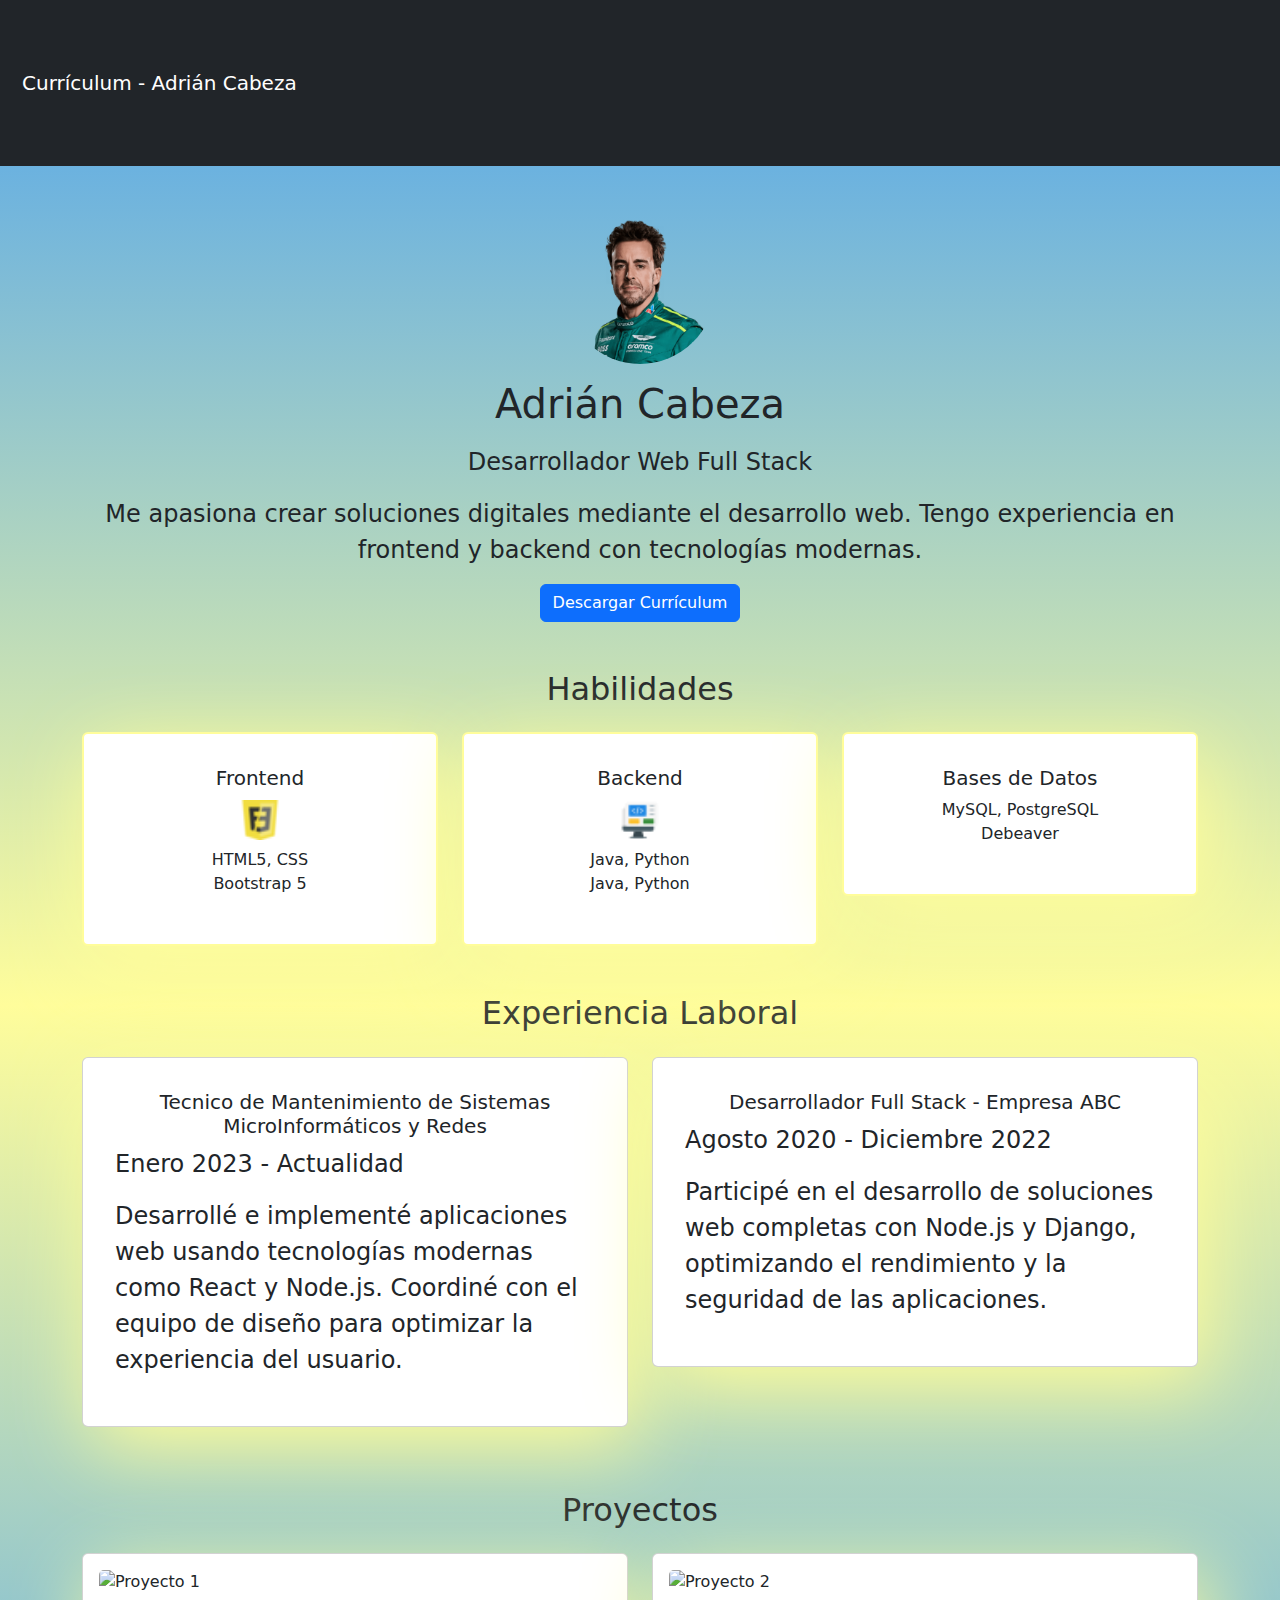
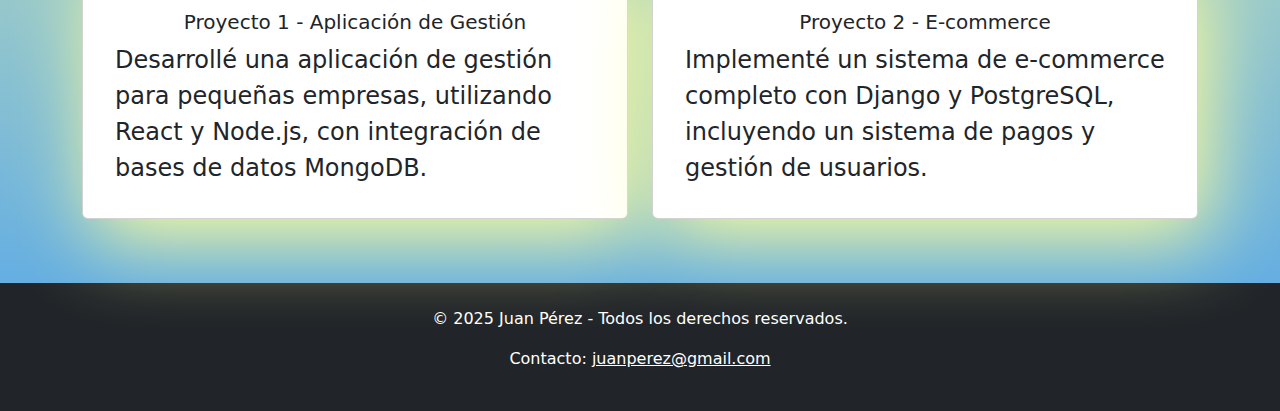
==== index.html @ 5e38e7be "first commit" ====
<!DOCTYPE html>
<html lang="es">

<head>
    <meta charset="UTF-8">
    <meta name="viewport" content="width=device-width, initial-scale=1.0">
    <title>Currículum - Programador/a Web</title>
    <!-- Enlace a Bootstrap CSS -->
    <link rel="stylesheet" href="styles.css">
    <link href="https://cdn.jsdelivr.net/npm/bootstrap@5.3.3/dist/css/bootstrap.min.css" rel="stylesheet">
</head>

<body>
    <!-- Navbar -->
    <nav class="navbar navbar-dark bg-dark">
        <div class="container-fluid">
            <a class="navbar-brand" href="#">Currículum - Adrián Cabeza</a>
        </div>
    </nav>

    <!-- Sección de Perfil -->
    <section class="container my-5 text-center">
        <img src="fernando-alonso-2024.png" class="rounded-circle" alt="" width="150" height="150">
        <h1 class="my-3">Adrián Cabeza</h1>
        <p class="lead">Desarrollador Web Full Stack</p>
        <p>Me apasiona crear soluciones digitales mediante el desarrollo web. Tengo experiencia en frontend y
            backend
            con tecnologías modernas.</p>
        <a href="#" class="btn btn-primary">Descargar Currículum</a>
    </section>

    <!-- Sección de Habilidades -->
    <section class="container my-5">
        <h2 class="text-center mb-4">Habilidades</h2>
        <div class="row">
            <!-- Habilidades Frontend -->
            <div class="col-md-4">
                <div class="card p-3" id="cardd">
                    <div class="card-body">
                        <h5 class="card-title">Frontend <img src="Front-end-logo-color2x.png" alt="" class="logo"></h5>
                        <ul class="list-unstyled">
                            <li>HTML5, CSS</li>
                            <li>Bootstrap 5</li>
                        </ul>
                    </div>
                </div>
            </div>
            <!-- Habilidades Backend -->
            <div class="col-md-4">
                <div class="card p-3" id="cardd">
                    <div class="card-body">
                        <h5 class="card-title">Backend <img src="desarrollo-web.png" alt="" class="logo"></h5>
                        <ul class="list-unstyled">
                            <li>Java, Python</li>
                            <li>Java, Python</li>

                        </ul>
                    </div>
                </div>
            </div>
            <!-- Bases de Datos -->
            <div class="col-md-4">
                <div class="card p-3" id="cardd">
                    <div class="card-body">
                        <h5 class="card-title">Bases de Datos</h5>
                        <ul class="list-unstyled">
                            <li>MySQL, PostgreSQL</li>
                            <li>Debeaver</li>

                        </ul>
                    </div>
                </div>
            </div>
        </div>
    </section>

    <!-- Sección de Experiencia Laboral -->
    <section class="container my-5">
        <h2 class="text-center mb-4">Experiencia Laboral</h2>
        <div class="row">
            <!-- Experiencia en Empresa XYZ -->
            <div class="col-md-6">
                <div class="card p-3 mb-3">
                    <div class="card-body">
                        <h5 class="card-title">Tecnico de Mantenimiento de Sistemas MicroInformáticos y Redes</h5>
                        <p class="card-text">Enero 2023 - Actualidad</p>
                        <p>Desarrollé e implementé aplicaciones web usando tecnologías modernas como React y
                            Node.js.
                            Coordiné con el equipo de diseño para optimizar la experiencia del usuario.</p>
                    </div>
                </div>
            </div>
            <!-- Experiencia en Empresa ABC -->
            <div class="col-md-6">
                <div class="card p-3 mb-3">
                    <div class="card-body">
                        <h5 class="card-title">Desarrollador Full Stack - Empresa ABC</h5>
                        <p class="card-text">Agosto 2020 - Diciembre 2022</p>
                        <p>Participé en el desarrollo de soluciones web completas con Node.js y Django, optimizando
                            el
                            rendimiento y la seguridad de las aplicaciones.</p>
                    </div>
                </div>
            </div>
        </div>
    </section>

    <!-- Sección de Proyectos -->
    <section class="container my-5">
        <h2 class="text-center mb-4">Proyectos</h2>
        <div class="row">
            <!-- Proyecto 1 -->
            <div class="col-md-6">
                <div class="card p-3 mb-3">
                    <img src="proyecto1.jpg" class="card-img-top" alt="Proyecto 1">
                    <div class="card-body">
                        <h5 class="card-title">Proyecto 1 - Aplicación de Gestión</h5>
                        <p class="card-text">Desarrollé una aplicación de gestión para pequeñas empresas, utilizando
                            React y Node.js, con integración de bases de datos MongoDB.</p>
                    </div>
                </div>
            </div>
            <!-- Proyecto 2 -->
            <div class="col-md-6">
                <div class="card p-3 mb-3">
                    <img src="proyecto2.jpg" class="card-img-top" alt="Proyecto 2">
                    <div class="card-body">
                        <h5 class="card-title">Proyecto 2 - E-commerce</h5>
                        <p class="card-text">Implementé un sistema de e-commerce completo con Django y PostgreSQL,
                            incluyendo un sistema de pagos y gestión de usuarios.</p>
                    </div>
                </div>
            </div>
        </div>
    </section>

    <!-- Footer -->
    <footer class="bg-dark text-white text-center p-4">
        <p>© 2025 Juan Pérez - Todos los derechos reservados.</p>
        <p>Contacto: <a href="mailto:juanperez@gmail.com" class="text-white">juanperez@gmail.com</a></p>
    </footer>

    <!-- Enlace a Bootstrap JS -->
    <script src="https://cdn.jsdelivr.net/npm/bootstrap@5.3.3/dist/js/bootstrap.bundle.min.js"></script>
</body>

</html>
---- styles.css ----
body {
    background-image: url(fondo-acuarela-pintada-mano-forma-cielo-nubes_24972-1095.png);
    background-repeat: no-repeat;
    background-size: cover;
    background-position: center;
    background: linear-gradient(rgb(78, 163, 237), rgb(255, 253, 155), rgb(78, 163, 237))
}

.container-fluid {
    padding: 50px;
}

.container-fluid a {
    padding: 10px;
}

.col-md-4 {
    text-align: center;
    color: white;

}

.col-md-4 {
    border-radius: 20px;
    color: #faa;
    margin: 0;
    padding: 0;


}



.card {


    box-shadow: 10px 20px 80px rgb(255, 253, 155);

    border: 5px solid black;

}

.logo {

    width: 40px;
}

h5 {
    display: flex;
    gap: 10px;
    flex-direction: column;
    text-align: center;
    align-items: center;
}


.container p {
    font-size: 1.5em;
}

#cardd {
    border: 2px solid rgb(255, 253, 155);

    background-repeat: no-repeat;
    background-size: cover;
    background-position: center;

}
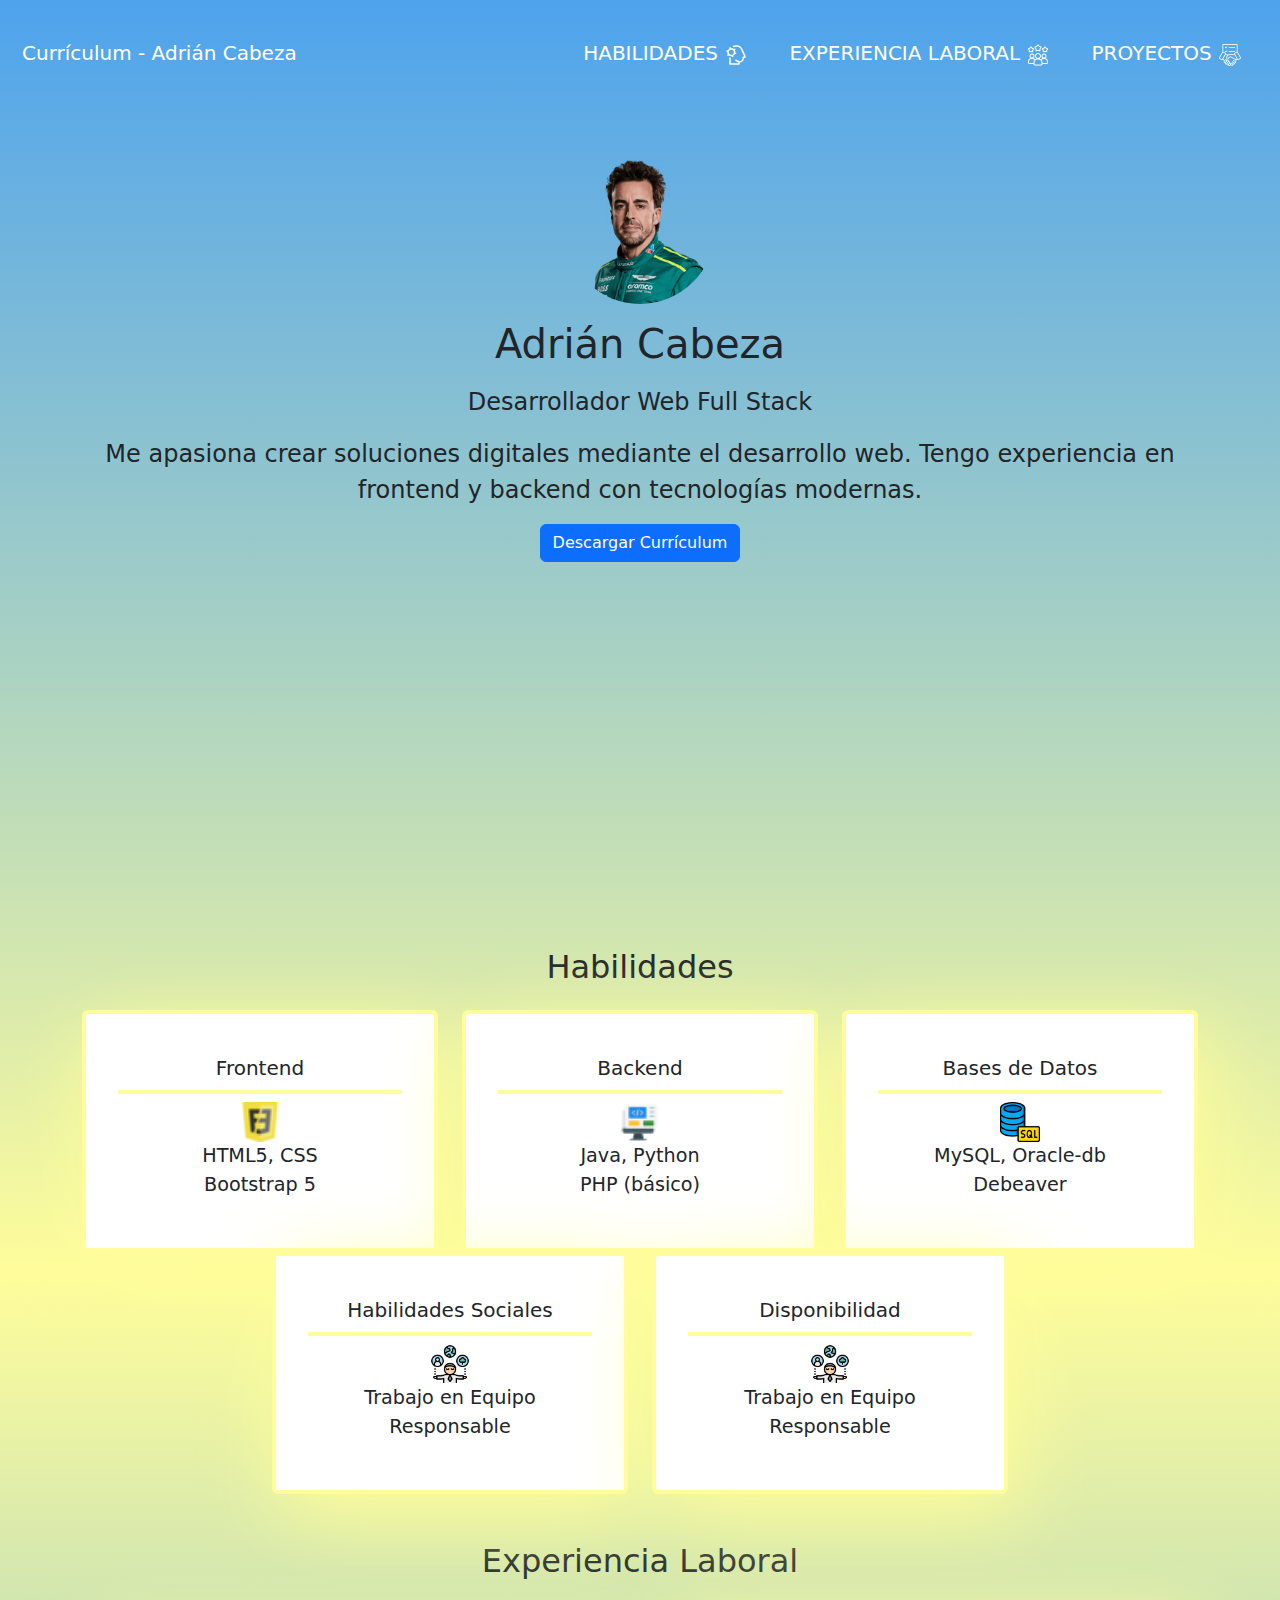
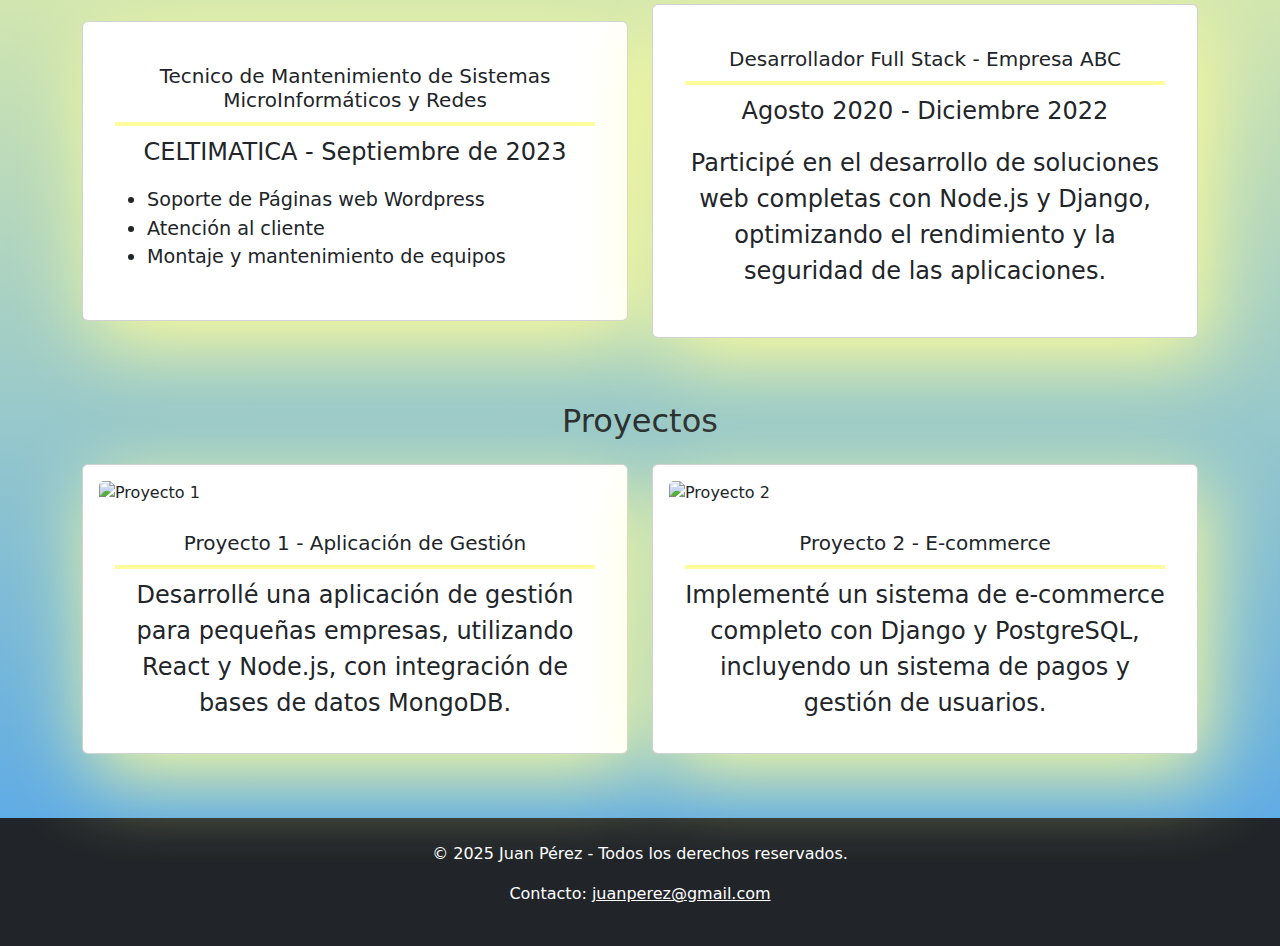
==== commit d20884a9: "Retoques de el curriculum" ====
--- a/index.html
+++ b/index.html
@@ -11,33 +11,44 @@
 </head>
 
 <body>
-    <!-- Navbar -->
-    <nav class="navbar navbar-dark bg-dark">
-        <div class="container-fluid">
-            <a class="navbar-brand" href="#">Currículum - Adrián Cabeza</a>
-        </div>
-    </nav>
+    <div id="prin">
+        <!-- Navbar -->
+        <nav class="navbar navbar-dark ">
+            <div class="container-fluid">
+                <a class="navbar-brand" href="#">Currículum - Adrián Cabeza</a>
+                <div class="nav-a">
+                    <a href="#habilidades" class="navbar-brand">HABILIDADES <img src="img/inteligencia (1).png"
+                            alt=""></a>
+                    <a href="#experiencia" class="navbar-brand">EXPERIENCIA LABORAL <img
+                            src="img/customer-review (1).png" alt=""></a>
+                    <a href="" class="navbar-brand">PROYECTOS <img src="img/cierre.png" alt=""></a>
+                </div>
 
-    <!-- Sección de Perfil -->
-    <section class="container my-5 text-center">
-        <img src="fernando-alonso-2024.png" class="rounded-circle" alt="" width="150" height="150">
-        <h1 class="my-3">Adrián Cabeza</h1>
-        <p class="lead">Desarrollador Web Full Stack</p>
-        <p>Me apasiona crear soluciones digitales mediante el desarrollo web. Tengo experiencia en frontend y
-            backend
-            con tecnologías modernas.</p>
-        <a href="#" class="btn btn-primary">Descargar Currículum</a>
-    </section>
+            </div>
+        </nav>
 
+        <!-- Sección de Perfil -->
+        <section class="container my-5 text-center">
+            <img src=" img/fernando-alonso-2024.png" class="rounded-circle" alt="" width="150" height="150">
+            <h1 class="my-3">Adrián Cabeza</h1>
+            <p class="lead">Desarrollador Web Full Stack</p>
+            <p>Me apasiona crear soluciones digitales mediante el desarrollo web. Tengo experiencia en frontend y
+                backend
+                con tecnologías modernas.</p>
+            <a href="#" class="btn btn-primary">Descargar Currículum</a>
+        </section>
+    </div>
     <!-- Sección de Habilidades -->
-    <section class="container my-5">
+
+    <section class="container my-5" id="habilidades">
         <h2 class="text-center mb-4">Habilidades</h2>
         <div class="row">
             <!-- Habilidades Frontend -->
             <div class="col-md-4">
                 <div class="card p-3" id="cardd">
                     <div class="card-body">
-                        <h5 class="card-title">Frontend <img src="Front-end-logo-color2x.png" alt="" class="logo"></h5>
+                        <h5 class="card-title">Frontend</h5>
+                        <img src="img/Front-end-logo-color2x.png" alt="" class="logo">
                         <ul class="list-unstyled">
                             <li>HTML5, CSS</li>
                             <li>Bootstrap 5</li>
@@ -49,10 +60,11 @@
             <div class="col-md-4">
                 <div class="card p-3" id="cardd">
                     <div class="card-body">
-                        <h5 class="card-title">Backend <img src="desarrollo-web.png" alt="" class="logo"></h5>
+                        <h5 class="card-title">Backend </h5>
+                        <img src="img/desarrollo-web.png" alt="" class="logo">
                         <ul class="list-unstyled">
                             <li>Java, Python</li>
-                            <li>Java, Python</li>
+                            <li>PHP (básico)</li>
 
                         </ul>
                     </div>
@@ -62,11 +74,37 @@
             <div class="col-md-4">
                 <div class="card p-3" id="cardd">
                     <div class="card-body">
-                        <h5 class="card-title">Bases de Datos</h5>
+                        <h5 class="card-title">Bases de Datos </h5>
+                        <img src="img/base-de-datos.png" alt="" class="logo">
                         <ul class="list-unstyled">
-                            <li>MySQL, PostgreSQL</li>
+                            <li>MySQL, Oracle-db</li>
                             <li>Debeaver</li>
-
+                        </ul>
+                    </div>
+                </div>
+            </div>
+            <!-- Habilidades Sociales -->
+            <div class="col-md-4">
+                <div class="card p-3" id="cardd">
+                    <div class="card-body">
+                        <h5 class="card-title">Habilidades Sociales</h5>
+                        <img src="img/responsabilidad.png" alt="" class="logo">
+                        <ul class="list-unstyled">
+                            <li>Trabajo en Equipo</li>
+                            <li>Responsable</li>
+                        </ul>
+                    </div>
+                </div>
+            </div>
+            <!-- Bases de Datos -->
+            <div class="col-md-4">
+                <div class="card p-3" id="cardd">
+                    <div class="card-body">
+                        <h5 class="card-title">Disponibilidad</h5>
+                        <img src="img/responsabilidad.png" alt="" class="logo">
+                        <ul class="list-unstyled">
+                            <li>Trabajo en Equipo</li>
+                            <li>Responsable</li>
                         </ul>
                     </div>
                 </div>
@@ -75,18 +113,21 @@
     </section>
 
     <!-- Sección de Experiencia Laboral -->
-    <section class="container my-5">
+    <section class="container my-5" id="experiencia">
         <h2 class="text-center mb-4">Experiencia Laboral</h2>
         <div class="row">
             <!-- Experiencia en Empresa XYZ -->
             <div class="col-md-6">
                 <div class="card p-3 mb-3">
                     <div class="card-body">
-                        <h5 class="card-title">Tecnico de Mantenimiento de Sistemas MicroInformáticos y Redes</h5>
-                        <p class="card-text">Enero 2023 - Actualidad</p>
-                        <p>Desarrollé e implementé aplicaciones web usando tecnologías modernas como React y
-                            Node.js.
-                            Coordiné con el equipo de diseño para optimizar la experiencia del usuario.</p>
+                        <h5 class="card-title">Tecnico de Mantenimiento de Sistemas
+                            MicroInformáticos y Redes</h5>
+                        <p class="card-text">CELTIMATICA - Septiembre de 2023</p>
+                        <ul>
+                            <li>Soporte de Páginas web Wordpress</li>
+                            <li>Atención al cliente</li>
+                            <li>Montaje y mantenimiento de equipos</li>
+                        </ul>
                     </div>
                 </div>
             </div>
--- a/styles.css
+++ b/styles.css
@@ -7,7 +7,7 @@
 }
 
 .container-fluid {
-    padding: 50px;
+    padding: 20px;
 }
 
 .container-fluid a {
@@ -16,7 +16,7 @@
 
 .col-md-4 {
     text-align: center;
-    color: white;
+
 
 }
 
@@ -29,20 +29,28 @@
 
 }
 
+.card-body p {
+    text-align: center;
+}
 
+.card-body li {
+    font-size: 1.2em;
+}
 
 .card {
 
-
     box-shadow: 10px 20px 80px rgb(255, 253, 155);
 
-    border: 5px solid black;
 
 }
 
 .logo {
+    width: 40px;
+}
 
-    width: 40px;
+.card-title {
+    border-bottom: 4px solid rgb(255, 253, 155);
+    padding: 10px;
 }
 
 h5 {
@@ -59,10 +67,31 @@
 }
 
 #cardd {
-    border: 2px solid rgb(255, 253, 155);
-
+    border: 4px solid rgb(255, 253, 155);
     background-repeat: no-repeat;
     background-size: cover;
     background-position: center;
 
+
+}
+
+.row {
+
+    align-items: center;
+    justify-content: center;
+}
+
+.nav-a a:hover {
+
+    border-bottom: 4px solid rgb(78, 163, 237);
+}
+
+.nav-a a {
+
+    text-align: center;
+    padding: 10px;
+}
+
+#prin {
+    height: 100vh;
 }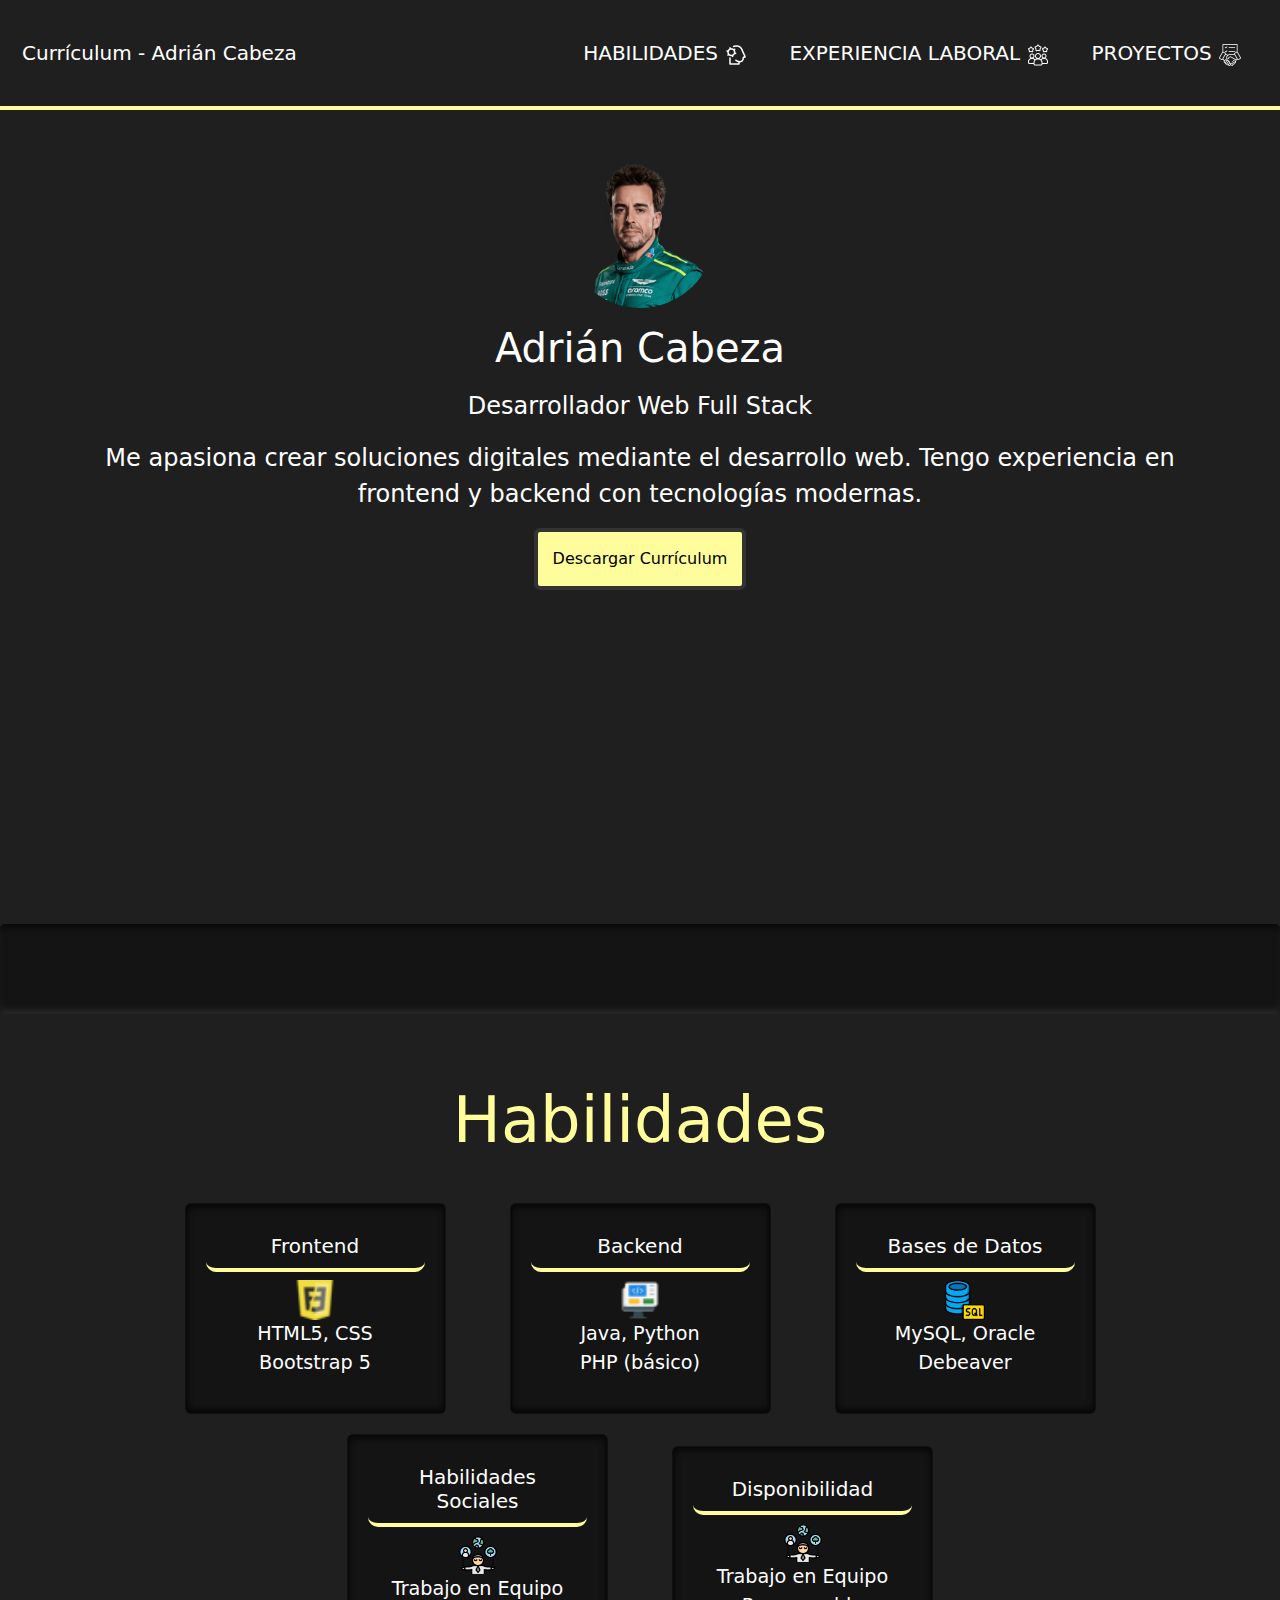
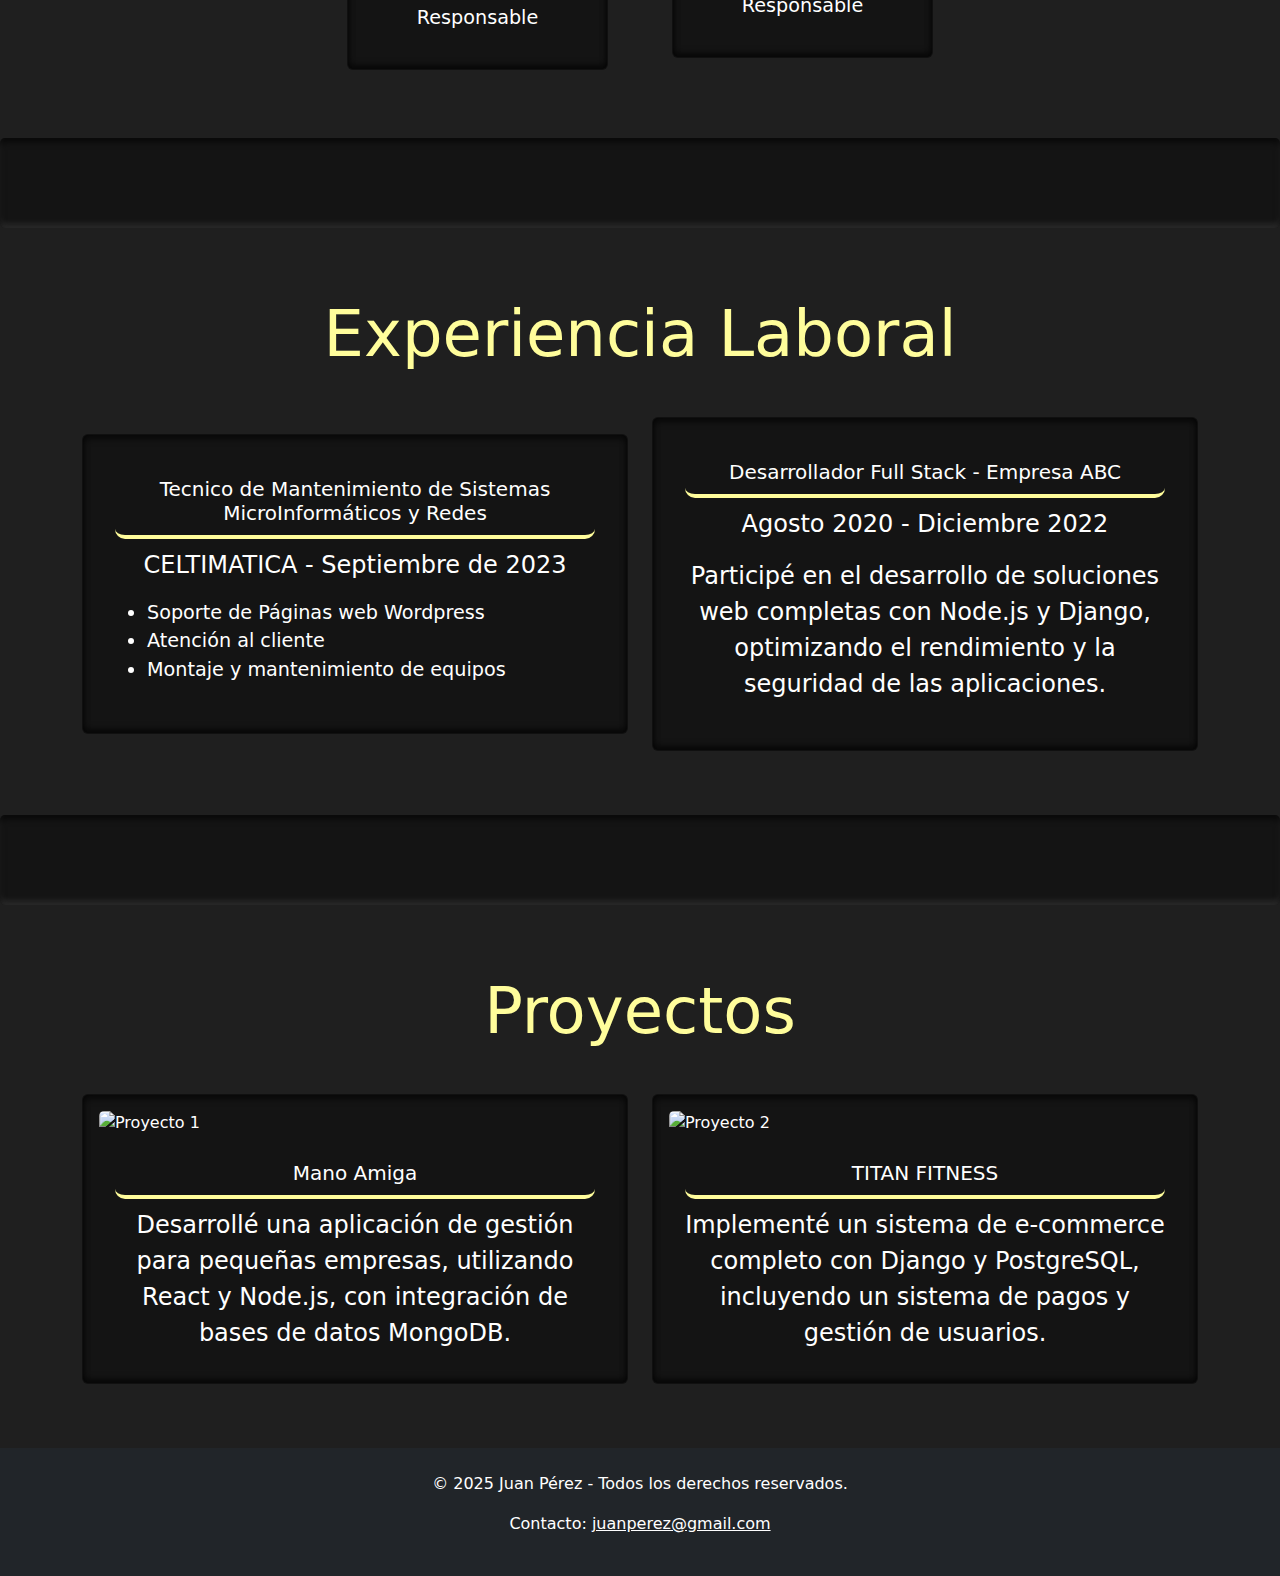
==== commit c9f8f739: "Retoques de el curriculum" ====
--- a/index.html
+++ b/index.html
@@ -25,6 +25,7 @@
                 </div>
 
             </div>
+
         </nav>
 
         <!-- Sección de Perfil -->
@@ -35,17 +36,18 @@
             <p>Me apasiona crear soluciones digitales mediante el desarrollo web. Tengo experiencia en frontend y
                 backend
                 con tecnologías modernas.</p>
-            <a href="#" class="btn btn-primary">Descargar Currículum</a>
+            <a href="#" class="btn btn-primary" id="descarga">Descargar Currículum</a>
         </section>
     </div>
+    <div class="page-separator my-4" id="separador1"></div>
     <!-- Sección de Habilidades -->
 
     <section class="container my-5" id="habilidades">
-        <h2 class="text-center mb-4">Habilidades</h2>
+        <h2 class="text-center mb-4" id="titulos">Habilidades</h2>
         <div class="row">
             <!-- Habilidades Frontend -->
-            <div class="col-md-4">
-                <div class="card p-3" id="cardd">
+            <div class="col-md-3">
+                <div class="card p-1" id="cardd">
                     <div class="card-body">
                         <h5 class="card-title">Frontend</h5>
                         <img src="img/Front-end-logo-color2x.png" alt="" class="logo">
@@ -57,8 +59,8 @@
                 </div>
             </div>
             <!-- Habilidades Backend -->
-            <div class="col-md-4">
-                <div class="card p-3" id="cardd">
+            <div class="col-md-3">
+                <div class="card p-1" id="cardd">
                     <div class="card-body">
                         <h5 class="card-title">Backend </h5>
                         <img src="img/desarrollo-web.png" alt="" class="logo">
@@ -71,21 +73,21 @@
                 </div>
             </div>
             <!-- Bases de Datos -->
-            <div class="col-md-4">
-                <div class="card p-3" id="cardd">
+            <div class="col-md-3">
+                <div class="card p-1" id="cardd">
                     <div class="card-body">
                         <h5 class="card-title">Bases de Datos </h5>
                         <img src="img/base-de-datos.png" alt="" class="logo">
                         <ul class="list-unstyled">
-                            <li>MySQL, Oracle-db</li>
+                            <li>MySQL, Oracle</li>
                             <li>Debeaver</li>
                         </ul>
                     </div>
                 </div>
             </div>
             <!-- Habilidades Sociales -->
-            <div class="col-md-4">
-                <div class="card p-3" id="cardd">
+            <div class="col-md-3">
+                <div class="card p-1" id="cardd">
                     <div class="card-body">
                         <h5 class="card-title">Habilidades Sociales</h5>
                         <img src="img/responsabilidad.png" alt="" class="logo">
@@ -97,8 +99,8 @@
                 </div>
             </div>
             <!-- Bases de Datos -->
-            <div class="col-md-4">
-                <div class="card p-3" id="cardd">
+            <div class="col-md-3">
+                <div class="card p-1" id="cardd">
                     <div class="card-body">
                         <h5 class="card-title">Disponibilidad</h5>
                         <img src="img/responsabilidad.png" alt="" class="logo">
@@ -111,16 +113,18 @@
             </div>
         </div>
     </section>
+    <div class="page-separator my-4" id="separador1"></div>
+
 
     <!-- Sección de Experiencia Laboral -->
     <section class="container my-5" id="experiencia">
-        <h2 class="text-center mb-4">Experiencia Laboral</h2>
+        <h2 class="text-center mb-4" id="titulos">Experiencia Laboral</h2>
         <div class="row">
             <!-- Experiencia en Empresa XYZ -->
             <div class="col-md-6">
-                <div class="card p-3 mb-3">
+                <div class="card p-3 mb-3" id="cardd">
                     <div class="card-body">
-                        <h5 class="card-title">Tecnico de Mantenimiento de Sistemas
+                        <h5 class=" card-title">Tecnico de Mantenimiento de Sistemas
                             MicroInformáticos y Redes</h5>
                         <p class="card-text">CELTIMATICA - Septiembre de 2023</p>
                         <ul>
@@ -133,7 +137,7 @@
             </div>
             <!-- Experiencia en Empresa ABC -->
             <div class="col-md-6">
-                <div class="card p-3 mb-3">
+                <div class="card p-3 mb-3" id="cardd">
                     <div class="card-body">
                         <h5 class="card-title">Desarrollador Full Stack - Empresa ABC</h5>
                         <p class="card-text">Agosto 2020 - Diciembre 2022</p>
@@ -145,17 +149,17 @@
             </div>
         </div>
     </section>
-
+    <div class="page-separator my-4" id="separador1"></div>
     <!-- Sección de Proyectos -->
-    <section class="container my-5">
-        <h2 class="text-center mb-4">Proyectos</h2>
+    <section class="container my-5" id="proyecto">
+        <h2 class="text-center mb-4" id="titulos">Proyectos</h2>
         <div class="row">
             <!-- Proyecto 1 -->
             <div class="col-md-6">
-                <div class="card p-3 mb-3">
+                <div class="card p-3 mb-3" id="cardd">
                     <img src="proyecto1.jpg" class="card-img-top" alt="Proyecto 1">
                     <div class="card-body">
-                        <h5 class="card-title">Proyecto 1 - Aplicación de Gestión</h5>
+                        <h5 class="card-title">Mano Amiga</h5>
                         <p class="card-text">Desarrollé una aplicación de gestión para pequeñas empresas, utilizando
                             React y Node.js, con integración de bases de datos MongoDB.</p>
                     </div>
@@ -163,10 +167,10 @@
             </div>
             <!-- Proyecto 2 -->
             <div class="col-md-6">
-                <div class="card p-3 mb-3">
+                <div class="card p-3 mb-3" id="cardd">
                     <img src="proyecto2.jpg" class="card-img-top" alt="Proyecto 2">
                     <div class="card-body">
-                        <h5 class="card-title">Proyecto 2 - E-commerce</h5>
+                        <h5 class="card-title">TITAN FITNESS</h5>
                         <p class="card-text">Implementé un sistema de e-commerce completo con Django y PostgreSQL,
                             incluyendo un sistema de pagos y gestión de usuarios.</p>
                     </div>
--- a/styles.css
+++ b/styles.css
@@ -3,7 +3,8 @@
     background-repeat: no-repeat;
     background-size: cover;
     background-position: center;
-    background: linear-gradient(rgb(78, 163, 237), rgb(255, 253, 155), rgb(78, 163, 237))
+    background: linear-gradient(rgb(31, 31, 31), rgb(31, 31, 31));
+
 }
 
 .container-fluid {
@@ -14,15 +15,16 @@
     padding: 10px;
 }
 
-.col-md-4 {
+.col-md-3 {
     text-align: center;
+
 
 
 }
 
-.col-md-4 {
+.col-md-3 {
     border-radius: 20px;
-    color: #faa;
+
     margin: 0;
     padding: 0;
 
@@ -31,59 +33,48 @@
 
 .card-body p {
     text-align: center;
+
 }
 
 .card-body li {
     font-size: 1.2em;
 }
 
-.card {
-
-    box-shadow: 10px 20px 80px rgb(255, 253, 155);
-
-
-}
 
 .logo {
     width: 40px;
 }
-
-.card-title {
-    border-bottom: 4px solid rgb(255, 253, 155);
-    padding: 10px;
-}
-
-h5 {
-    display: flex;
-    gap: 10px;
-    flex-direction: column;
-    text-align: center;
-    align-items: center;
-}
-
 
 .container p {
     font-size: 1.5em;
 }
 
 #cardd {
-    border: 4px solid rgb(255, 253, 155);
+    background-color: rgb(20, 20, 20);
+    box-shadow: inset 0 4px 6px rgba(0, 0, 0, 0.6),
+        inset 0 -4px 6px rgba(0, 0, 0, 0.6);
     background-repeat: no-repeat;
     background-size: cover;
     background-position: center;
+    color: white;
+    width: 100%;
 
 
 }
 
+
+
+.col-md-3 {
+    margin: 20px;
+}
+
 .row {
-
     align-items: center;
     justify-content: center;
 }
 
 .nav-a a:hover {
-
-    border-bottom: 4px solid rgb(78, 163, 237);
+    border-bottom: 4px solid rgb(255, 253, 155);
 }
 
 .nav-a a {
@@ -94,4 +85,69 @@
 
 #prin {
     height: 100vh;
+    color: white;
+}
+
+
+
+
+#experiencia,
+#habilidades,
+#proyecto {
+
+    display: flex;
+    flex-direction: column;
+    justify-content: center;
+    align-items: center;
+    color: white;
+}
+
+
+
+#separador1 {
+
+    background-color: rgb(20, 20, 20);
+    /* Negro oscuro */
+    height: 10vh;
+    border-radius: 5px;
+    box-shadow: inset 0 4px 6px rgba(0, 0, 0, 0.6),
+        inset 0 -4px 6px rgba(255, 255, 255, 0.1);
+}
+
+#titulos {
+    padding: 20px;
+    font-size: 4em;
+    color: rgb(255, 253, 155);
+}
+
+.card-title {
+    padding: 10px;
+    border-bottom: 4px solid rgb(255, 253, 155);
+    border-radius: 10px;
+    display: flex;
+    gap: 10px;
+    flex-direction: column;
+    text-align: center;
+    align-items: center;
+
+
+}
+
+#descarga {
+    background-color: rgb(255, 253, 155);
+    color: black;
+    padding: 15px;
+    font-weight: 500;
+    border: 4px solid #333;
+
+}
+
+#descarga:hover {
+    background-color: #333;
+    color: rgb(255, 253, 155);
+
+}
+
+nav {
+    border-bottom: 4px solid rgb(255, 253, 155);
 }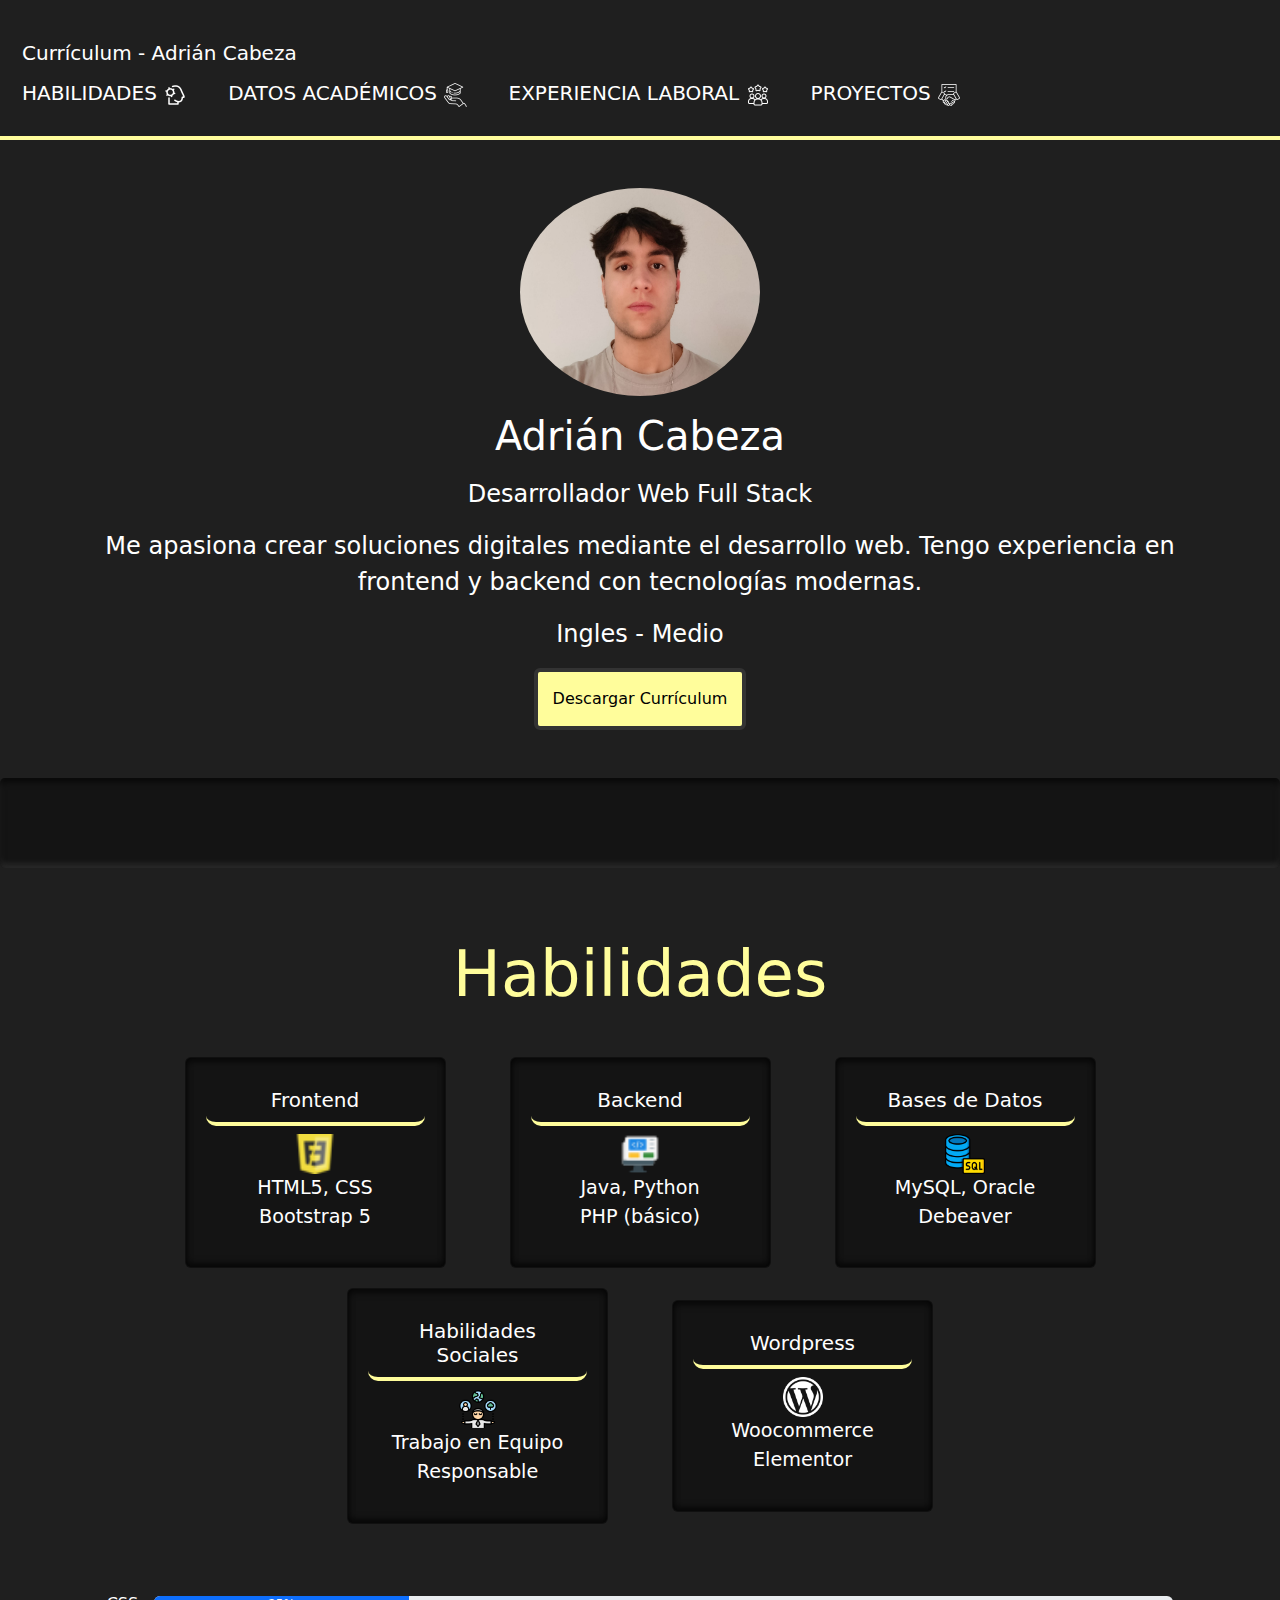
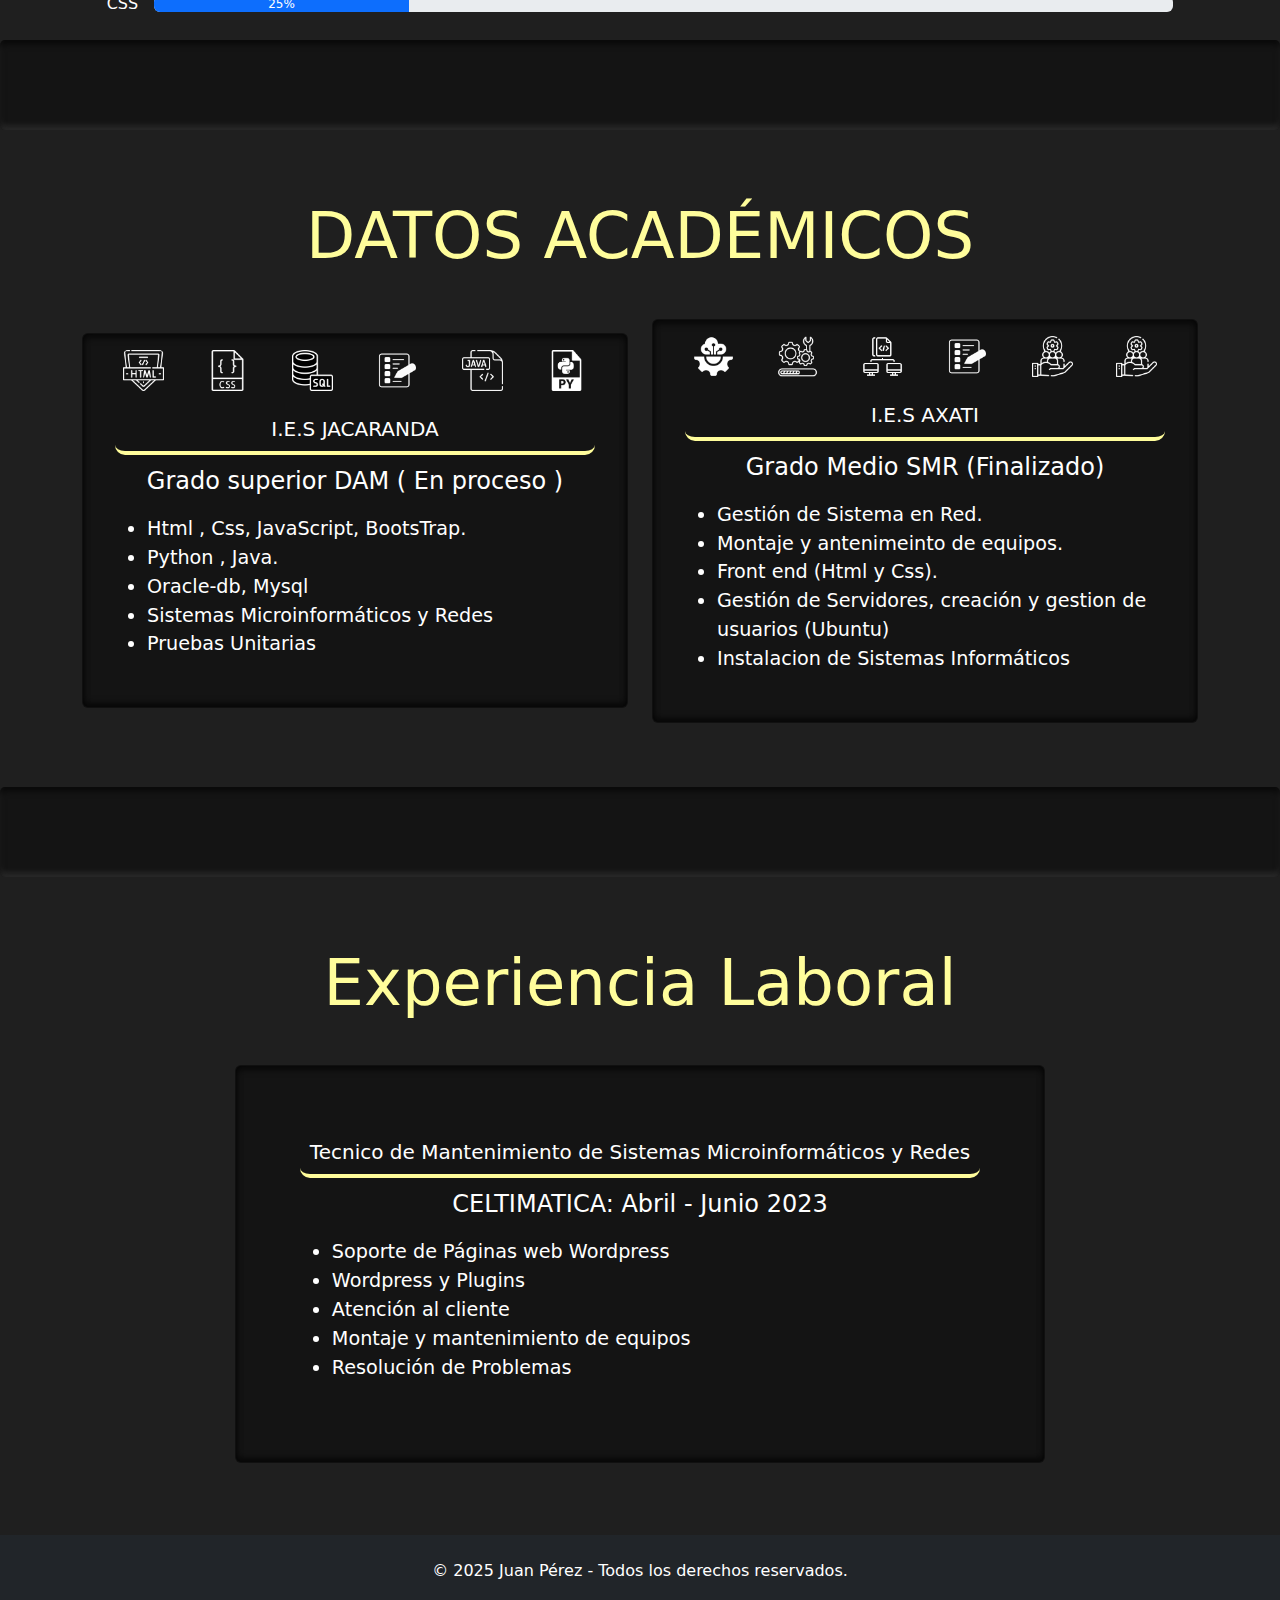
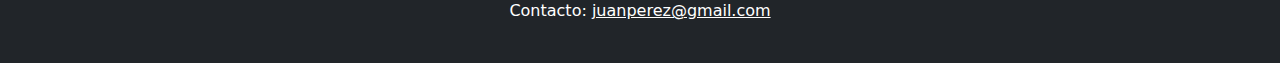
==== commit e96245d7: "Contenido principal de el curriculum casi terminado, faltan pulir detalles y añadir funcionalidad pa" ====
--- a/index.html
+++ b/index.html
@@ -19,6 +19,8 @@
                 <div class="nav-a">
                     <a href="#habilidades" class="navbar-brand">HABILIDADES <img src="img/inteligencia (1).png"
                             alt=""></a>
+                    <a href="#academicos" class="navbar-brand">DATOS ACADÉMICOS <img src="img/educacion (1).png"
+                            alt=""></a>
                     <a href="#experiencia" class="navbar-brand">EXPERIENCIA LABORAL <img
                             src="img/customer-review (1).png" alt=""></a>
                     <a href="" class="navbar-brand">PROYECTOS <img src="img/cierre.png" alt=""></a>
@@ -30,12 +32,15 @@
 
         <!-- Sección de Perfil -->
         <section class="container my-5 text-center">
-            <img src=" img/fernando-alonso-2024.png" class="rounded-circle" alt="" width="150" height="150">
+            <img src="img/WhatsApp Image 2025-02-26 at 18.17.54.jpeg" class="rounded-circle" alt="" width="150"
+                height="150">
             <h1 class="my-3">Adrián Cabeza</h1>
             <p class="lead">Desarrollador Web Full Stack</p>
-            <p>Me apasiona crear soluciones digitales mediante el desarrollo web. Tengo experiencia en frontend y
+            <p>Me apasiona crear soluciones digitales mediante el desarrollo web. Tengo experiencia en
+                frontend y
                 backend
                 con tecnologías modernas.</p>
+            <p> Ingles - Medio</p>
             <a href="#" class="btn btn-primary" id="descarga">Descargar Currículum</a>
         </section>
     </div>
@@ -102,82 +107,121 @@
             <div class="col-md-3">
                 <div class="card p-1" id="cardd">
                     <div class="card-body">
-                        <h5 class="card-title">Disponibilidad</h5>
-                        <img src="img/responsabilidad.png" alt="" class="logo">
-                        <ul class="list-unstyled">
-                            <li>Trabajo en Equipo</li>
-                            <li>Responsable</li>
+                        <h5 class="card-title">Wordpress</h5>
+                        <img src="img/logotipo-de-wordpress.png" alt="" class="logo">
+                        <ul class="list-unstyled">
+                            <li>Woocommerce</li>
+                            <li>Elementor</li>
                         </ul>
                     </div>
                 </div>
             </div>
         </div>
-    </section>
-    <div class="page-separator my-4" id="separador1"></div>
-
-
-    <!-- Sección de Experiencia Laboral -->
-    <section class="container my-5" id="experiencia">
-        <h2 class="text-center mb-4" id="titulos">Experiencia Laboral</h2>
-        <div class="row">
-            <!-- Experiencia en Empresa XYZ -->
-            <div class="col-md-6">
-                <div class="card p-3 mb-3" id="cardd">
-                    <div class="card-body">
-                        <h5 class=" card-title">Tecnico de Mantenimiento de Sistemas
-                            MicroInformáticos y Redes</h5>
-                        <p class="card-text">CELTIMATICA - Septiembre de 2023</p>
-                        <ul>
-                            <li>Soporte de Páginas web Wordpress</li>
-                            <li>Atención al cliente</li>
-                            <li>Montaje y mantenimiento de equipos</li>
-                        </ul>
-                    </div>
-                </div>
-            </div>
-            <!-- Experiencia en Empresa ABC -->
-            <div class="col-md-6">
-                <div class="card p-3 mb-3" id="cardd">
-                    <div class="card-body">
-                        <h5 class="card-title">Desarrollador Full Stack - Empresa ABC</h5>
-                        <p class="card-text">Agosto 2020 - Diciembre 2022</p>
-                        <p>Participé en el desarrollo de soluciones web completas con Node.js y Django, optimizando
-                            el
-                            rendimiento y la seguridad de las aplicaciones.</p>
-                    </div>
+
+    </section>
+    <section class="d-flex justify-content-center align-items-center">
+        <div class="col-md-10" id="barras">
+            <div class="d-flex align-items-center">
+                <p class="mb-0 me-3">CSS</p>
+                <div class="progress flex-grow-1" role="progressbar" aria-label="Example with label" aria-valuemin="0"
+                    aria-valuemax="100">
+                    <div class="progress-bar" style="width: 25%">25%</div>
                 </div>
             </div>
         </div>
     </section>
+
+
     <div class="page-separator my-4" id="separador1"></div>
     <!-- Sección de Proyectos -->
-    <section class="container my-5" id="proyecto">
-        <h2 class="text-center mb-4" id="titulos">Proyectos</h2>
+
+    <section class="container my-5" id="academicos">
+        <h2 class="text-center mb-4" id="titulos">DATOS ACADÉMICOS</h2>
         <div class="row">
             <!-- Proyecto 1 -->
             <div class="col-md-6">
                 <div class="card p-3 mb-3" id="cardd">
-                    <img src="proyecto1.jpg" class="card-img-top" alt="Proyecto 1">
-                    <div class="card-body">
-                        <h5 class="card-title">Mano Amiga</h5>
-                        <p class="card-text">Desarrollé una aplicación de gestión para pequeñas empresas, utilizando
-                            React y Node.js, con integración de bases de datos MongoDB.</p>
+                    <div class=icons>
+                        <img src="img/html.png" class="card-img-top" alt="Proyecto 1">
+                        <img src="img/css.png" class="card-img-top" alt="Proyecto 1">
+                        <img src="img/base-de-datos (1).png" class="card-img-top" alt="Proyecto 1">
+                        <img src="img/opcion-multiple.png" class="card-img-top" alt="Proyecto 1">
+                        <img src="img/java.png" class="card-img-top" alt="Proyecto 1">
+                        <img src="img/simbolo-de-archivo-python.png" class="card-img-top" alt="Proyecto 1">
+                    </div>
+
+                    <div class="card-body">
+                        <h5 class="card-title ">I.E.S JACARANDA </h5>
+                        <p class="card-text">Grado superior DAM ( En proceso )
+                        </p>
+                        <ul>
+                            <li>Html , Css, JavaScript, BootsTrap.</li>
+                            <li>Python , Java.</li>
+                            <li>Oracle-db, Mysql</li>
+                            <li>Sistemas Microinformáticos y Redes</li>
+                            <li>Pruebas Unitarias</li>
+                        </ul>
                     </div>
                 </div>
             </div>
             <!-- Proyecto 2 -->
             <div class="col-md-6">
                 <div class="card p-3 mb-3" id="cardd">
-                    <img src="proyecto2.jpg" class="card-img-top" alt="Proyecto 2">
-                    <div class="card-body">
-                        <h5 class="card-title">TITAN FITNESS</h5>
-                        <p class="card-text">Implementé un sistema de e-commerce completo con Django y PostgreSQL,
-                            incluyendo un sistema de pagos y gestión de usuarios.</p>
-                    </div>
-                </div>
-            </div>
+                    <div class=icons>
+                        <img src="img/tecnologia.png" class="card-img-top" alt="Proyecto 1">
+                        <img src="img/instalacion.png" class="card-img-top" alt="Proyecto 1">
+                        <img src="img/programacion-web.png" class="card-img-top" alt="Proyecto 1">
+                        <img src="img/opcion-multiple.png" class="card-img-top" alt="Proyecto 1">
+                        <img src="img/gestion-de-equipos.png" class="card-img-top" alt="Proyecto 1">
+                        <img src="img/gestion-de-equipos.png" class="card-img-top" alt="Proyecto 1">
+                    </div>
+
+                    <div class="card-body">
+                        <h5 class="card-title">I.E.S AXATI </h5>
+                        <p class="card-text">Grado Medio SMR (Finalizado)</p>
+                        <ul>
+                            <li>Gestión de Sistema en Red.</li>
+                            <li>Montaje y antenimeinto de equipos.</li>
+                            <li>Front end (Html y Css).</li>
+                            <li>Gestión de Servidores, creación y gestion de usuarios (Ubuntu)</li>
+                            <li>Instalacion de Sistemas Informáticos</li>
+
+                        </ul>
+                    </div>
+                </div>
+            </div>
+
+    </section>
+    <div class="page-separator my-4" id="separador1"></div>
+
+    <!-- Sección de Experiencia Laboral -->
+    <section class="container my-5" id="experiencia">
+
+        <h2 class="text-center mb-4" id="titulos">Experiencia Laboral</h2>
+        <div class="row">
+            <!-- Experiencia en Empresa XYZ -->
+            <div class="col-md-50">
+                <div class="card p-5 mb-4" id="cardd">
+                    <div class="card-body">
+                        <h5 class=" card-title">Tecnico de Mantenimiento de Sistemas
+                            Microinformáticos y Redes</h5>
+                        <p class="card-text">CELTIMATICA: Abril - Junio 2023</p>
+                        <ul>
+                            <li>Soporte de Páginas web Wordpress</li>
+                            <li>Wordpress y Plugins</li>
+                            <li>Atención al cliente</li>
+                            <li>Montaje y mantenimiento de equipos</li>
+                            <li>Resolución de Problemas</li>
+                        </ul>
+                    </div>
+                </div>
+            </div>
+
+
         </div>
     </section>
+
+
 
     <!-- Footer -->
     <footer class="bg-dark text-white text-center p-4">
--- a/styles.css
+++ b/styles.css
@@ -31,6 +31,10 @@
 
 }
 
+#barras {
+    color: white;
+}
+
 .card-body p {
     text-align: center;
 
@@ -46,6 +50,7 @@
 }
 
 .container p {
+
     font-size: 1.5em;
 }
 
@@ -53,16 +58,35 @@
     background-color: rgb(20, 20, 20);
     box-shadow: inset 0 4px 6px rgba(0, 0, 0, 0.6),
         inset 0 -4px 6px rgba(0, 0, 0, 0.6);
-    background-repeat: no-repeat;
-    background-size: cover;
-    background-position: center;
+
     color: white;
     width: 100%;
 
 
+
+}
+
+.card-text {
+    display: flex;
+    justify-content: center;
 }
 
 
+
+.icons {
+    display: flex;
+    justify-content: space-evenly;
+
+    gap: 20px
+}
+
+#aca {
+    height: 100px;
+}
+
+.icons img {
+    width: 8%;
+}
 
 .col-md-3 {
     margin: 20px;
@@ -84,7 +108,7 @@
 }
 
 #prin {
-    height: 100vh;
+
     color: white;
 }
 
@@ -150,4 +174,9 @@
 
 nav {
     border-bottom: 4px solid rgb(255, 253, 155);
+}
+
+.rounded-circle {
+    width: 15em;
+    height: 13em;
 }